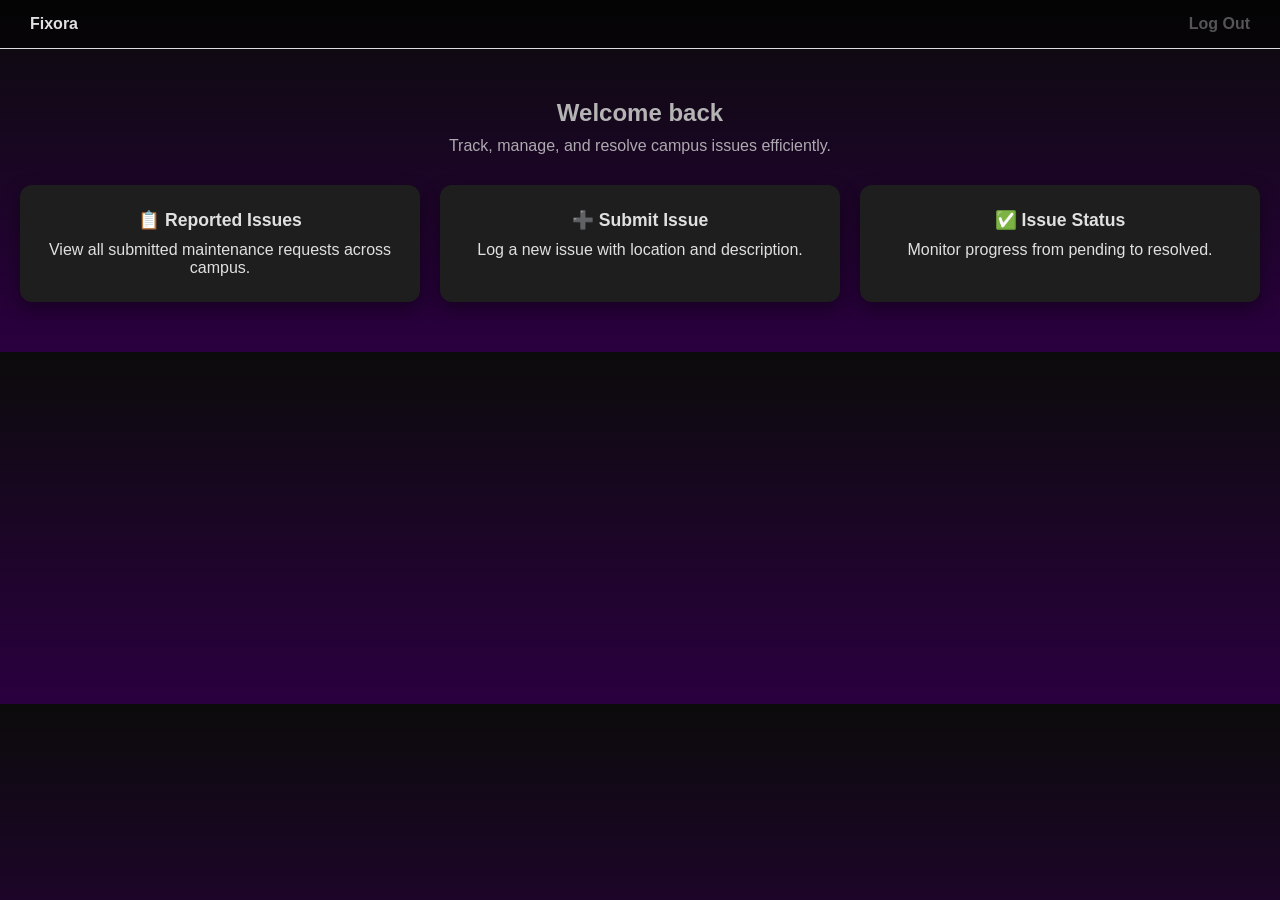
==== dashboard.html @ 2e100384 "Add files via upload" ====
<!DOCTYPE html>
<html lang="en">
<head>
  <meta charset="UTF-8">
  <title>Fixora | Dashboard</title>
  <link rel="stylesheet" href="style.css">
</head>
<body>

  <!-- Top Navigation -->
  <nav class="navbar">
    <span>Fixora</span>
    <a href="index.html">Log Out</a>
  </nav>

  <!-- Dashboard Main -->
  <main class="dashboard">
    <h2>Welcome back</h2>
    <p class="subtitle">
      Track, manage, and resolve campus issues efficiently.
    </p>

    <!-- Dashboard Cards -->
    <div class="cards">
      <div class="card">
        <h3>📋 Reported Issues</h3>
        <p>View all submitted maintenance requests across campus.</p>
      </div>

      <div class="card">
        <h3>➕ Submit Issue</h3>
        <p>Log a new issue with location and description.</p>
      </div>

      <div class="card">
        <h3>✅ Issue Status</h3>
        <p>Monitor progress from pending to resolved.</p>
      </div>
    </div>
  </main>

</body>
</html>
---- style.css ----
* {
  margin: 0;
  padding: 0;
  box-sizing: border-box;
  font-family: Arial, sans-serif;
}

/* Base Colors */
body {
  background: linear-gradient(180deg, #0b0b0b, #2a003f);
  color: #e0e0e0;
}

/* Logo */
.logo {
  width: 120px;
  margin-bottom: 20px;
}

/* Hero */
.hero {
  background: linear-gradient(135deg, #0f0f0f, #4b0082);
  color: #eaeaea;
  text-align: center;
  padding: 80px 20px;
}

.hero h1 {
  font-size: 3rem;
  letter-spacing: 1px;
}

.hero p {
  margin: 15px 0;
  font-size: 1.1rem;
  color: #d0d0d0;
}

.hero-buttons {
  margin-top: 25px;
}

/* Buttons */
.cta {
  display: inline-block;
  padding: 12px 25px;
  border-radius: 25px;
  text-decoration: none;
  font-weight: bold;
  transition: 0.3s ease;
  margin: 0 8px;
}

.cta.primary {
  background: #666;
  color: white;
}

.cta.primary:hover {
  background: #555;
}

.cta.secondary {
  background: transparent;
  color: #eaeaea;
  border: 2px solid #eaeaea;
}

.cta.secondary:hover {
  background: rgba(255,255,255,0.1);
}

/* Sections */
section {
  padding: 60px 20px;
  text-align: center;
  background: rgba(255, 255, 255, 0.04);
  backdrop-filter: blur(4px);
}

.features {
  background: rgba(255, 255, 255, 0.06);
}

.about {
  background: rgba(0, 0, 0, 0.25);
}

.contact {
  background: rgba(255, 255, 255, 0.05);
}

/* Cards */
.cards {
  display: grid;
  grid-template-columns: repeat(auto-fit, minmax(220px, 1fr));
  gap: 20px;
  margin-top: 30px;
}

.card {
  background: #1e1e1e;
  color: #e0e0e0;
  padding: 25px;
  border-radius: 12px;
  box-shadow: 0 6px 18px rgba(0,0,0,0.4);
}

/* Contact */
.contact {
  background: #2f0b65;
}

/* Footer */
footer {
  background: #111;
  color: #888;
  padding: 18px;
  text-align: center;
  font-size: 0.9rem;
}

/* Login Page */
.login-body {
  min-height: 100vh;
  background: linear-gradient(135deg, #0f0f0f, #4b0082);
  display: flex;
  justify-content: center;
  align-items: center;
}

.login-card {
  background: #f7f7f7;
  padding: 40px;
  width: 320px;
  border-radius: 16px;
  text-align: center;
  box-shadow: 0 12px 30px rgba(0,0,0,0.25);
}

.login-card h1 {
  color: #333;
}

.login-card p {
  color: #666;
  margin-bottom: 20px;
}

.login-card input {
  width: 100%;
  padding: 12px;
  margin: 8px 0;
  border-radius: 8px;
  border: 1px solid #ccc;
  background: #fafafa;
}

.login-card button {
  width: 100%;
  padding: 12px;
  margin-top: 12px;
  border: none;
  border-radius: 25px;
  background: #666;
  color: white;
  font-weight: bold;
  cursor: pointer;
}

.login-card button:hover {
  background: #555;
}

.alt-login {
  margin-top: 20px;
}

.alt {
  width: 100%;
  margin-top: 8px;
  background: #dedede;
  color: #333;
}

/* Navbar */
.navbar {
  padding: 15px 30px;
  background: rgba(0,0,0,0.6);
  color: #e0e0e0;
  display: flex;
  justify-content: space-between;
  align-items: center;
  font-weight: bold;
  border-bottom: 1px solid #ddd;
}

.navbar a {
  text-decoration: none;
  color: #555;
}

/* Dashboard */
.dashboard {
  padding: 50px 20px;
  text-align: center;
}

.dashboard h2 {
  color: #b4b4b4;
}

.subtitle {
  margin-top: 10px;
  opacity: 0.75;
}

.card h3 {
  margin-bottom: 10px;
  font-size: 1.1rem;
}
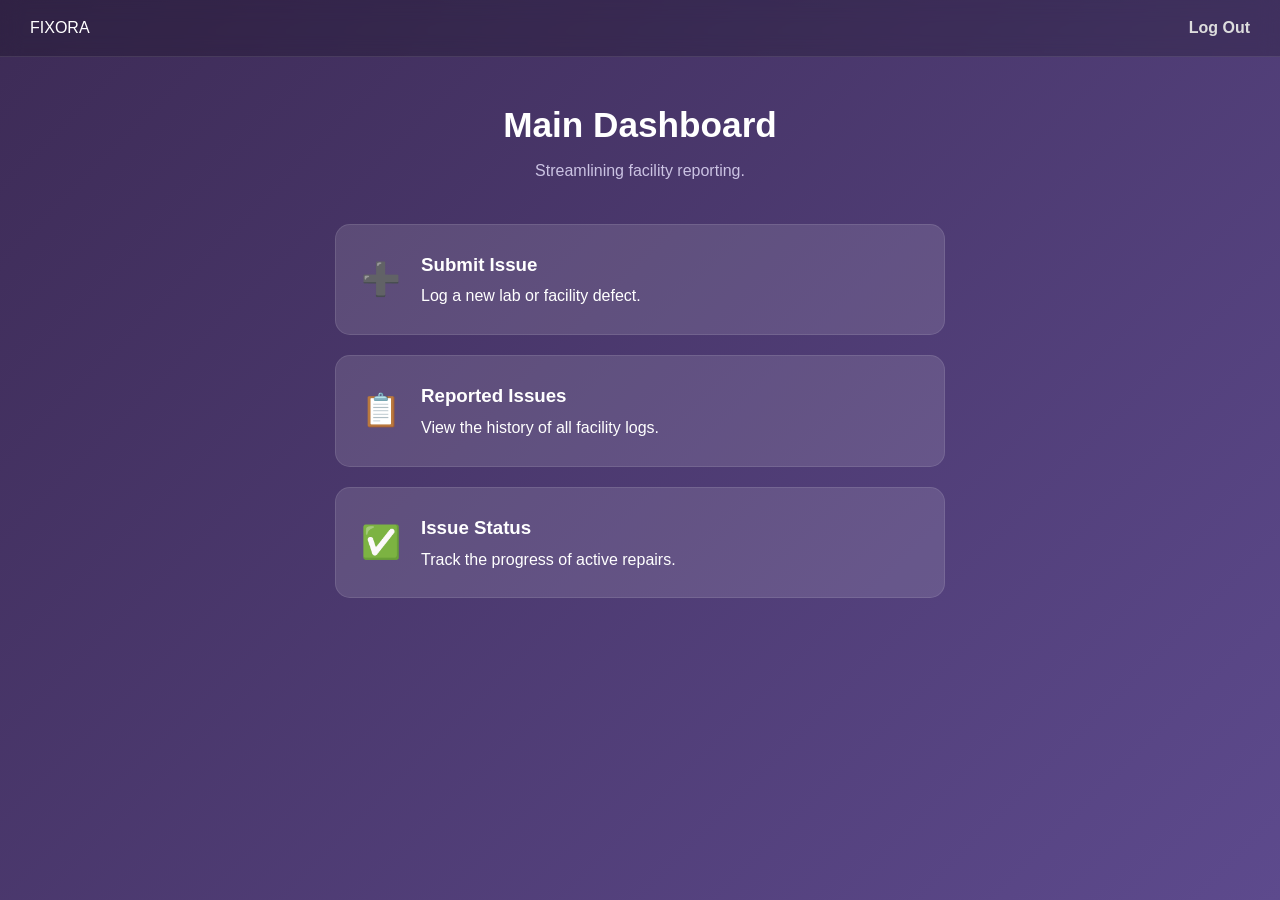
==== commit efa30aed: "Add files via upload" ====
--- a/dashboard.html
+++ b/dashboard.html
@@ -2,42 +2,51 @@
 <html lang="en">
 <head>
   <meta charset="UTF-8">
+  <meta name="viewport" content="width=device-width, initial-scale=1.0">
   <title>Fixora | Dashboard</title>
   <link rel="stylesheet" href="style.css">
 </head>
 <body>
-
-  <!-- Top Navigation -->
   <nav class="navbar">
-    <span>Fixora</span>
+    <span>FIXORA</span>
     <a href="index.html">Log Out</a>
   </nav>
 
-  <!-- Dashboard Main -->
   <main class="dashboard">
-    <h2>Welcome back</h2>
-    <p class="subtitle">
-      Track, manage, and resolve campus issues efficiently.
-    </p>
+    <h2>Main Dashboard</h2>
+    <p class="subtitle">Streamlining facility reporting.</p>
 
-    <!-- Dashboard Cards -->
-    <div class="cards">
-      <div class="card">
-        <h3>📋 Reported Issues</h3>
-        <p>View all submitted maintenance requests across campus.</p>
-      </div>
+    <div class="cards-vertical">
+      <a href="submit-issue.html" class="card-link">
+        <div class="card">
+          <span style="font-size: 2rem;">➕</span>
+          <div>
+            <h3>Submit Issue</h3>
+            <p>Log a new lab or facility defect.</p>
+          </div>
+        </div>
+      </a>
 
-      <div class="card">
-        <h3>➕ Submit Issue</h3>
-        <p>Log a new issue with location and description.</p>
-      </div>
+      <a href="reported-issues.html" class="card-link">
+        <div class="card">
+          <span style="font-size: 2rem;">📋</span>
+          <div>
+            <h3>Reported Issues</h3>
+            <p>View the history of all facility logs.</p>
+          </div>
+        </div>
+      </a>
 
-      <div class="card">
-        <h3>✅ Issue Status</h3>
-        <p>Monitor progress from pending to resolved.</p>
-      </div>
+      <a href="issues-status.html" class="card-link">
+        <div class="card">
+          <span style="font-size: 2rem;">✅</span>
+          <div>
+            <h3>Issue Status</h3>
+            <p>Track the progress of active repairs.</p>
+          </div>
+        </div>
+      </a>
     </div>
   </main>
-
 </body>
 </html>
--- a/style.css
+++ b/style.css
@@ -2,220 +2,167 @@
   margin: 0;
   padding: 0;
   box-sizing: border-box;
-  font-family: Arial, sans-serif;
+  font-family: 'Segoe UI', Tahoma, Geneva, Verdana, sans-serif;
 }
 
-/* Base Colors */
+/* Midnight Lavender Theme */
 body {
-  background: linear-gradient(180deg, #0b0b0b, #2a003f);
-  color: #e0e0e0;
+  background: linear-gradient(135deg, #3d2b56, #5d4a8d);
+  color: #ffffff;
+  min-height: 100vh;
+  line-height: 1.6;
 }
 
-/* Logo */
-.logo {
-  width: 120px;
-  margin-bottom: 20px;
+/* Navbar */
+.navbar {
+  padding: 15px 30px;
+  background: rgba(0, 0, 0, 0.2);
+  backdrop-filter: blur(10px);
+  display: flex;
+  justify-content: space-between;
+  align-items: center;
+  border-bottom: 1px solid rgba(255, 255, 255, 0.1);
 }
 
-/* Hero */
-.hero {
-  background: linear-gradient(135deg, #0f0f0f, #4b0082);
-  color: #eaeaea;
-  text-align: center;
-  padding: 80px 20px;
+.navbar a {
+  text-decoration: none;
+  color: #ddd;
+  font-weight: bold;
 }
 
-.hero h1 {
-  font-size: 3rem;
-  letter-spacing: 1px;
+/* Vertical Dashboard */
+.dashboard {
+  padding: 40px 20px;
+  max-width: 650px;
+  margin: 0 auto;
 }
 
-.hero p {
-  margin: 15px 0;
-  font-size: 1.1rem;
-  color: #d0d0d0;
+.dashboard h2 {
+  font-size: 2.2rem;
+  margin-bottom: 5px;
+  text-align: center;
 }
 
-.hero-buttons {
-  margin-top: 25px;
+.subtitle {
+  text-align: center;
+  margin-bottom: 40px;
+  color: #cbc3e3;
 }
 
-/* Buttons */
-.cta {
-  display: inline-block;
-  padding: 12px 25px;
-  border-radius: 25px;
-  text-decoration: none;
-  font-weight: bold;
-  transition: 0.3s ease;
-  margin: 0 8px;
+.cards-vertical {
+  display: flex;
+  flex-direction: column;
+  gap: 20px;
 }
 
-.cta.primary {
-  background: #666;
-  color: white;
-}
-
-.cta.primary:hover {
-  background: #555;
-}
-
-.cta.secondary {
-  background: transparent;
-  color: #eaeaea;
-  border: 2px solid #eaeaea;
-}
-
-.cta.secondary:hover {
-  background: rgba(255,255,255,0.1);
-}
-
-/* Sections */
-section {
-  padding: 60px 20px;
-  text-align: center;
-  background: rgba(255, 255, 255, 0.04);
-  backdrop-filter: blur(4px);
-}
-
-.features {
-  background: rgba(255, 255, 255, 0.06);
-}
-
-.about {
-  background: rgba(0, 0, 0, 0.25);
-}
-
-.contact {
-  background: rgba(255, 255, 255, 0.05);
-}
-
-/* Cards */
-.cards {
-  display: grid;
-  grid-template-columns: repeat(auto-fit, minmax(220px, 1fr));
-  gap: 20px;
-  margin-top: 30px;
+.card-link {
+  text-decoration: none;
+  color: inherit;
 }
 
 .card {
-  background: #1e1e1e;
-  color: #e0e0e0;
+  background: rgba(255, 255, 255, 0.12);
+  border: 1px solid rgba(255, 255, 255, 0.1);
   padding: 25px;
-  border-radius: 12px;
-  box-shadow: 0 6px 18px rgba(0,0,0,0.4);
+  border-radius: 15px;
+  display: flex;
+  align-items: center;
+  gap: 20px;
+  transition: transform 0.2s, background 0.2s;
 }
 
-/* Contact */
-.contact {
-  background: #2f0b65;
+.card:hover {
+  transform: translateX(8px);
+  background: rgba(255, 255, 255, 0.18);
+  border-color: #a29bfe;
 }
 
-/* Footer */
-footer {
-  background: #111;
-  color: #888;
-  padding: 18px;
-  text-align: center;
-  font-size: 0.9rem;
+.card h3 {
+  margin-bottom: 4px;
+  color: #fff;
 }
 
-/* Login Page */
+/* Centered White Form Card */
 .login-body {
-  min-height: 100vh;
-  background: linear-gradient(135deg, #0f0f0f, #4b0082);
   display: flex;
   justify-content: center;
   align-items: center;
+  min-height: 100vh;
 }
 
 .login-card {
-  background: #f7f7f7;
+  background: #ffffff;
   padding: 40px;
-  width: 320px;
-  border-radius: 16px;
+  width: 90%;
+  max-width: 400px;
+  border-radius: 20px;
+  box-shadow: 0 10px 30px rgba(0,0,0,0.3);
   text-align: center;
-  box-shadow: 0 12px 30px rgba(0,0,0,0.25);
-}
-
-.login-card h1 {
   color: #333;
 }
 
-.login-card p {
-  color: #666;
-  margin-bottom: 20px;
+.form-left {
+  text-align: left;
+  margin-top: 20px;
 }
 
-.login-card input {
+.form-left label {
+  display: block;
+  font-weight: bold;
+  margin-top: 15px;
+  color: #5d4a8d;
+}
+
+.form-left input, 
+.form-left textarea {
   width: 100%;
+  display: block;
+  box-sizing: border-box;
   padding: 12px;
   margin: 8px 0;
   border-radius: 8px;
   border: 1px solid #ccc;
   background: #fafafa;
+  font-size: 1rem;
 }
 
-.login-card button {
+.form-left textarea {
+  resize: none;
+}
+
+.form-left button {
   width: 100%;
-  padding: 12px;
-  margin-top: 12px;
+  padding: 15px;
+  margin-top: 20px;
   border: none;
   border-radius: 25px;
-  background: #666;
+  background: #6c5ce7;
   color: white;
   font-weight: bold;
   cursor: pointer;
+  transition: 0.3s;
 }
 
-.login-card button:hover {
-  background: #555;
+.form-left button:hover {
+  background: #5b49cf;
 }
 
-.alt-login {
-  margin-top: 20px;
+/* Items & Badges */
+.issue-item {
+  background: rgba(255, 255, 255, 0.08);
+  padding: 20px;
+  border-radius: 12px;
+  margin-bottom: 15px;
+  border-left: 5px solid #a29bfe;
+  text-align: left;
 }
 
-.alt {
-  width: 100%;
-  margin-top: 8px;
-  background: #dedede;
-  color: #333;
-}
-
-/* Navbar */
-.navbar {
-  padding: 15px 30px;
-  background: rgba(0,0,0,0.6);
-  color: #e0e0e0;
-  display: flex;
-  justify-content: space-between;
-  align-items: center;
+.status-badge {
+  display: inline-block;
+  padding: 4px 12px;
+  border-radius: 20px;
+  font-size: 0.8rem;
   font-weight: bold;
-  border-bottom: 1px solid #ddd;
-}
-
-.navbar a {
-  text-decoration: none;
-  color: #555;
-}
-
-/* Dashboard */
-.dashboard {
-  padding: 50px 20px;
-  text-align: center;
-}
-
-.dashboard h2 {
-  color: #b4b4b4;
-}
-
-.subtitle {
   margin-top: 10px;
-  opacity: 0.75;
-}
-
-.card h3 {
-  margin-bottom: 10px;
-  font-size: 1.1rem;
+  background: #f39c12;
 }
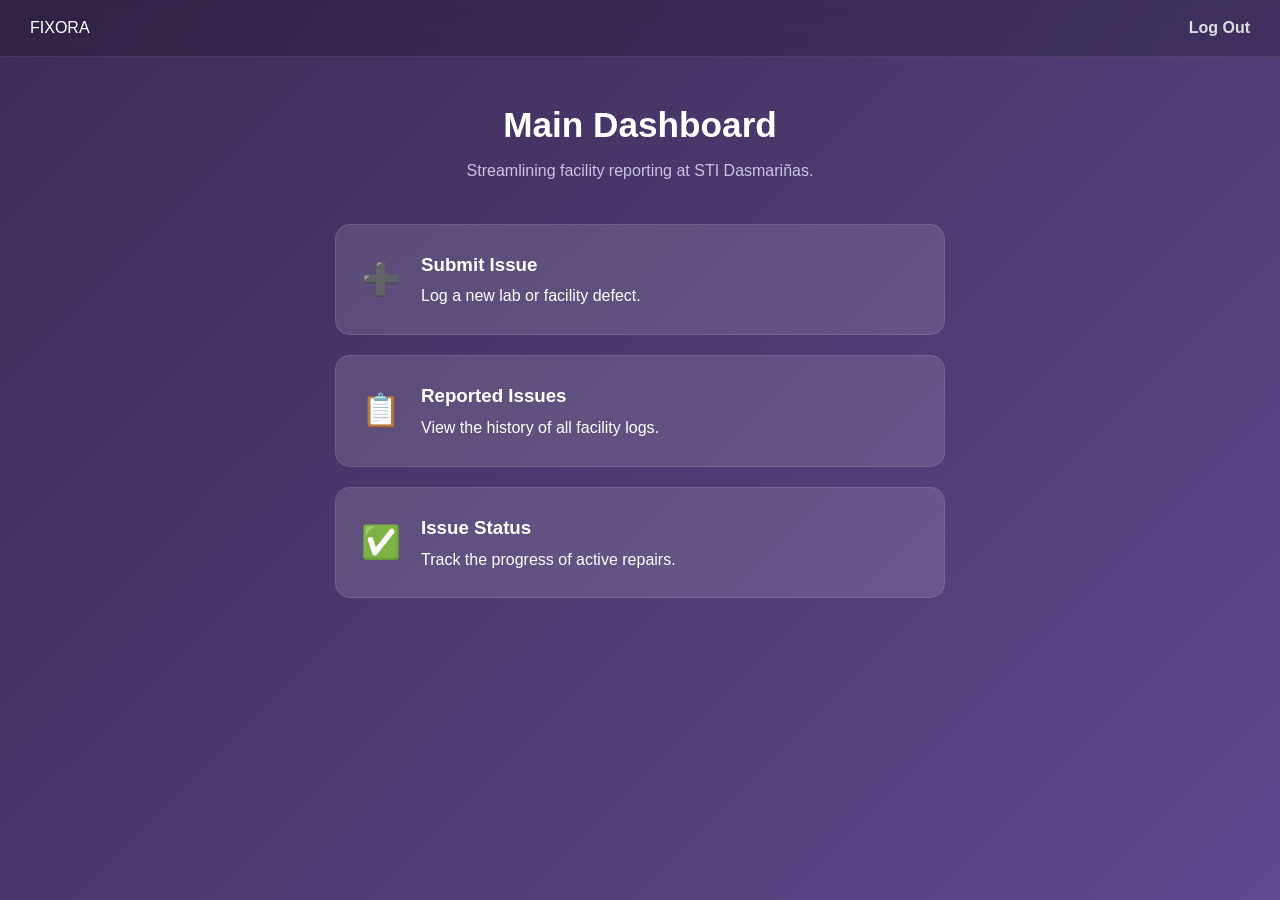
==== commit cce77d21: "Add files via upload" ====
--- a/dashboard.html
+++ b/dashboard.html
@@ -14,7 +14,7 @@
 
   <main class="dashboard">
     <h2>Main Dashboard</h2>
-    <p class="subtitle">Streamlining facility reporting.</p>
+    <p class="subtitle">Streamlining facility reporting at STI Dasmariñas.</p>
 
     <div class="cards-vertical">
       <a href="submit-issue.html" class="card-link">
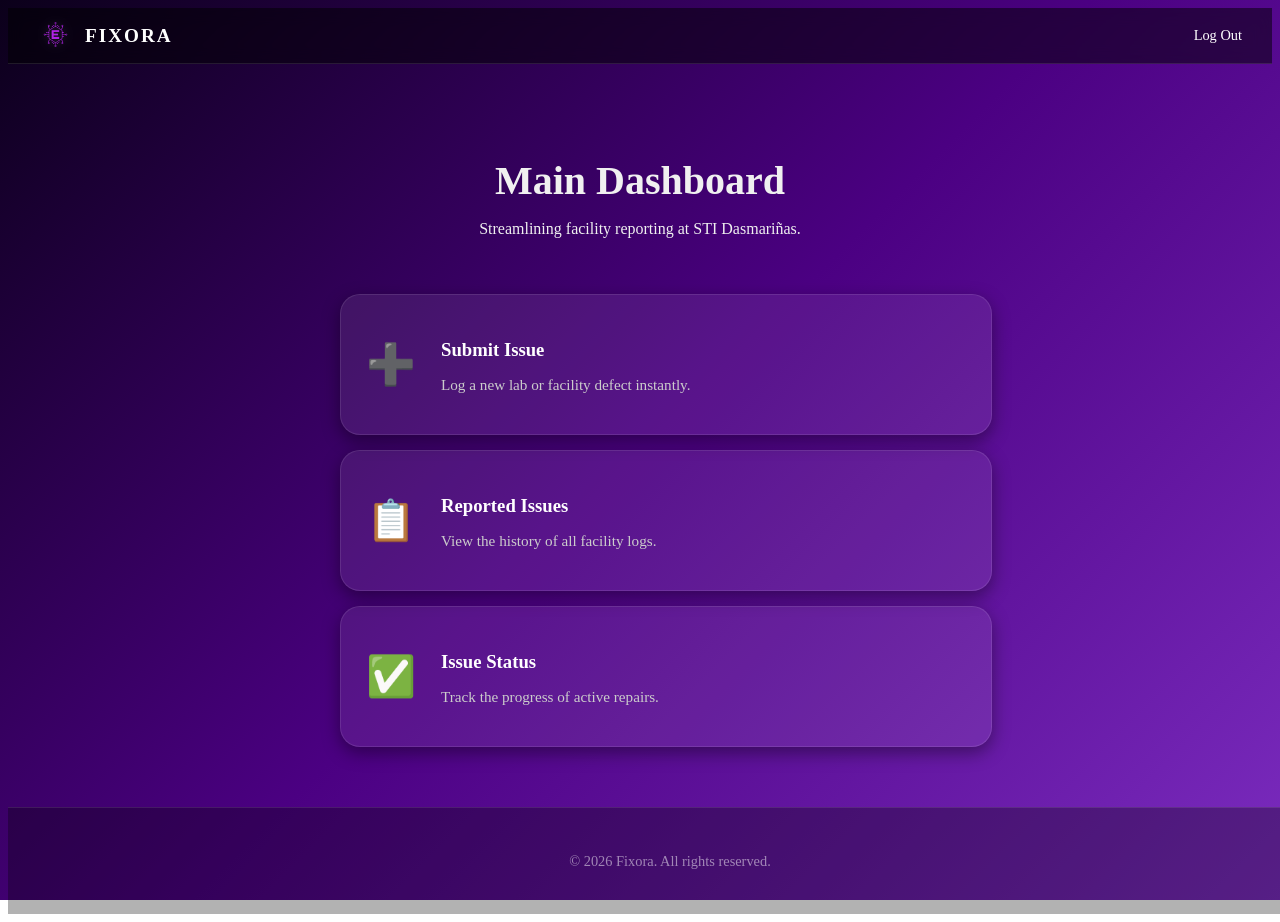
==== commit 67d2a909: "Add files via upload" ====
--- a/dashboard.html
+++ b/dashboard.html
@@ -1,36 +1,41 @@
 <!DOCTYPE html>
 <html lang="en">
 <head>
+  <meta name="viewport" content="width=device-width, initial-scale=1.0">
   <meta charset="UTF-8">
-  <meta name="viewport" content="width=device-width, initial-scale=1.0">
   <title>Fixora | Dashboard</title>
   <link rel="stylesheet" href="style.css">
 </head>
-<body>
+<body class="dashboard-page"> 
   <nav class="navbar">
+  <div class="nav-brand">
+    <img src="logo.png" alt="Fixora Logo" class="nav-logo">
     <span>FIXORA</span>
-    <a href="index.html">Log Out</a>
-  </nav>
+  </div>
+  <a href="#" onclick="logout()">Log Out</a>
+</nav>
 
   <main class="dashboard">
-    <h2>Main Dashboard</h2>
-    <p class="subtitle">Streamlining facility reporting at STI Dasmariñas.</p>
+    <div class="dashboard-header">
+      <h2>Main Dashboard</h2>
+      <p class="subtitle">Streamlining facility reporting at STI Dasmariñas.</p>
+    </div>
 
-    <div class="cards-vertical">
+    <div class="dashboard-vertical">
       <a href="submit-issue.html" class="card-link">
-        <div class="card">
-          <span style="font-size: 2rem;">➕</span>
-          <div>
+        <div class="card vertical-row">
+          <span class="icon">➕</span>
+          <div class="card-content">
             <h3>Submit Issue</h3>
-            <p>Log a new lab or facility defect.</p>
+            <p>Log a new lab or facility defect instantly.</p>
           </div>
         </div>
       </a>
 
       <a href="reported-issues.html" class="card-link">
-        <div class="card">
-          <span style="font-size: 2rem;">📋</span>
-          <div>
+        <div class="card vertical-row">
+          <span class="icon">📋</span>
+          <div class="card-content">
             <h3>Reported Issues</h3>
             <p>View the history of all facility logs.</p>
           </div>
@@ -38,9 +43,9 @@
       </a>
 
       <a href="issues-status.html" class="card-link">
-        <div class="card">
-          <span style="font-size: 2rem;">✅</span>
-          <div>
+        <div class="card vertical-row">
+          <span class="icon">✅</span>
+          <div class="card-content">
             <h3>Issue Status</h3>
             <p>Track the progress of active repairs.</p>
           </div>
@@ -48,5 +53,23 @@
       </a>
     </div>
   </main>
+
+  <footer class="site-footer">
+    <p>© 2026 Fixora. All rights reserved.</p>
+  </footer>
+
+  <script>
+  function logout() {
+    // This removes ONLY the reported issues data
+    localStorage.removeItem('fixora_data'); 
+    
+    // Optional: If you want to clear EVERYTHING (including login status)
+    localStorage.clear(); 
+
+    // Redirect to the login/index page
+    window.location.href = "index.html";
+  }
+  </script>
+
 </body>
 </html>
--- a/style.css
+++ b/style.css
@@ -1,23 +1,119 @@
-* {
-  margin: 0;
-  padding: 0;
-  box-sizing: border-box;
-  font-family: 'Segoe UI', Tahoma, Geneva, Verdana, sans-serif;
-}
-
-/* Midnight Lavender Theme */
+/* Ensure the body can grow and doesn't trap the footer */
+html, body {
+  height: auto;
+  min-height: 100%;
+  display: flex;
+  flex-direction: column;
+}
+
+/* Dashboard Centering Fix */
+.dashboard {
+  flex: 1; /* Pushes footer to the bottom if content is short */
+  text-align: center; /* Centers the H2 and Subtitle */
+  padding: 60px 20px;
+  display: flex;
+  flex-direction: column;
+  align-items: center;
+}
+
+.dashboard-header {
+  margin-bottom: 40px;
+}
+
+.dashboard h2 {
+  font-size: 2.5rem;
+  margin-bottom: 10px;
+}
+
+/* Brighter Purple Background */
 body {
-  background: linear-gradient(135deg, #3d2b56, #5d4a8d);
-  color: #ffffff;
-  min-height: 100vh;
-  line-height: 1.6;
-}
-
-/* Navbar */
+  /* Rich 3-stop gradient */
+  background: linear-gradient(135deg, #0b001a 0%, #4b0082 50%, #7b2cbf 100%);
+  background-attachment: fixed; /* CRITICAL: Prevents the background from stretching/breaking */
+  color: #f0f0f0;
+}
+
+/* Footer Fix: Ensures it is part of the scroll, not fixed */
+.site-footer {
+  background: rgba(0, 0, 0, 0.3);
+  color: rgba(255, 255, 255, 0.5);
+  padding: 30px;
+  text-align: center;
+  width: 100%;
+  margin-top: auto; /* Keeps it at the bottom of the page content */
+  border-top: 1px solid rgba(255, 255, 255, 0.1);
+}
+
+/* Vertical Button Adjustments */
+.dashboard-vertical {
+  width: 100%;
+  max-width: 600px;
+  display: flex;
+  flex-direction: column;
+  gap: 15px;
+}
+
+/* Ensure the card container handles the layout properly */
+.card.vertical-row {
+  display: flex;
+  align-items: center;   /* Vertical centering of emoji and text */
+  text-align: left;
+  padding: 25px;
+  background: rgba(255, 255, 255, 0.08);
+  border-radius: 20px;
+  border: 1px solid rgba(255, 255, 255, 0.1);
+  transition: 0.3s ease;
+  width: 100%;           /* Fill the container */
+}
+
+.card.vertical-row:hover {
+  transform: scale(1.02);
+  background: rgba(255, 255, 255, 0.15);
+  border-color: #bb86fc; /* Accent highlight */
+}
+
+/* Remove that pesky blue link styling again just in case */
+.card-link {
+  text-decoration: none !important;
+  color: inherit;
+  display: block;
+}
+
+/* Optional: Ensure the text doesn't turn purple/blue after being clicked */
+.card-link:visited {
+  color: inherit;
+}
+
+/* Prevent emoji squishing and fix size */
+.icon {
+  font-size: 2.5rem;      /* Make it large */
+  margin-right: 25px;    /* Space between emoji and text */
+  flex-shrink: 0;        /* CRITICAL: Prevents the emoji from compressing */
+  min-width: 50px;       /* Ensures consistent alignment */
+  text-align: center;    /* Keeps emoji centered in its space */
+  line-height: 1;        /* Prevents weird vertical spacing */
+}
+
+/* The text container */
+.card-content {
+  flex: 1;               /* Takes up the remaining space after the emoji */
+}
+
+.card-content h3 {
+  margin-bottom: 5px;
+  color: #fff;
+}
+
+.card-content p {
+  color: #ccc;
+  font-size: 0.95rem;
+}
+
+/* Existing Navbar and Logo styles maintained for consistency */
 .navbar {
   padding: 15px 30px;
-  background: rgba(0, 0, 0, 0.2);
-  backdrop-filter: blur(10px);
+  background: rgba(0, 0, 0, 0.5);
+  backdrop-filter: blur(8px);
   display: flex;
   justify-content: space-between;
   align-items: center;
@@ -26,143 +122,424 @@
 
 .navbar a {
   text-decoration: none;
-  color: #ddd;
+  color: #fff; /* Fixed: was dark grey */
+  font-size: 0.9rem;
+  transition: opacity 0.3s;
+}
+
+.navbar a:hover {
+  opacity: 0.7;
+}
+
+/* Navbar Branding Layout */
+.nav-brand {
+  display: flex;
+  align-items: center;
+  gap: 12px; /* Space between logo and text */
+}
+
+.nav-logo {
+  height: 35px; /* Adjust height to match navbar scale */
+  width: auto;
+  filter: drop-shadow(0 0 5px rgba(255, 255, 255, 0.2));
+}
+
+.navbar span {
+  font-size: 1.2rem;
+  letter-spacing: 2px;
   font-weight: bold;
-}
-
-/* Vertical Dashboard */
-.dashboard {
-  padding: 40px 20px;
-  max-width: 650px;
+  color: #fff;
+}
+
+/* Ensure the navbar itself stays balanced */
+.navbar {
+  padding: 10px 30px;
+  background: rgba(0, 0, 0, 0.5);
+  backdrop-filter: blur(8px);
+  display: flex;
+  justify-content: space-between;
+  align-items: center;
+  border-bottom: 1px solid rgba(255, 255, 255, 0.1);
+}
+
+/* 3. Hero Section */
+.hero {
+  background: transparent; /* Let the body gradient shine through */
+  color: #eaeaea;
+  text-align: center;
+  padding: 100px 20px 80px; /* Added a bit more top padding for breathing room */
+}
+
+.logo {
+  width: 120px;
+  margin-bottom: 20px;
+}
+
+.hero h1 {
+  font-size: 3rem;
+  letter-spacing: 1px;
+}
+
+.hero p {
+  margin: 15px 0;
+  font-size: 1.1rem;
+  color: #d0d0d0;
+}
+
+/* 4. Buttons */
+.cta {
+  display: inline-block;
+  padding: 14px 30px; /* Made slightly larger for a better click target */
+  border-radius: 30px;
+  text-decoration: none;
+  font-weight: bold;
+  transition: all 0.3s ease;
+  margin: 8px;
+  
+  /* Primary Button Styling (Applied by default) */
+  background: #ffffff;
+  color: #1a0033; /* Deep purple text to tie into the theme */
+  box-shadow: 0 4px 15px rgba(255, 255, 255, 0.15); /* Soft white glow */
+  border: 2px solid transparent;
+}
+
+.cta:hover {
+  background: #bb86fc; /* Electric purple hover state */
+  color: #ffffff;
+  transform: translateY(-2px);
+  box-shadow: 0 6px 20px rgba(187, 134, 252, 0.4); /* Purple glow on hover */
+}
+
+/* Secondary Button Styling (Request a Demo) */
+.cta.secondary {
+  background: transparent;
+  color: #ffffff;
+  border: 2px solid rgba(255, 255, 255, 0.4); /* Slightly muted white border */
+  box-shadow: none;
+}
+
+.cta.secondary:hover {
+  background: rgba(255, 255, 255, 0.1); /* Frosted glass hover effect */
+  border-color: #ffffff;
+  color: #ffffff;
+  transform: translateY(-2px);
+}
+
+/* 5. Video Preview Section (The Split Layout) */
+.split-section {
+  padding: 80px 10%;
+  background: transparent;
+}
+
+.split-container {
+  display: flex;
+  justify-content: space-between;
+  align-items: center;
+  max-width: 1200px;
   margin: 0 auto;
-}
-
-.dashboard h2 {
+  gap: 60px;
+}
+
+.text-column {
+  flex: 1;
+  display: flex;
+  flex-direction: column;
+  gap: 30px;
+}
+
+.transparent-block {
+  background: transparent;
+  color: #ffffff;
+  text-align: left;
+}
+
+.transparent-block h2 {
   font-size: 2.2rem;
-  margin-bottom: 5px;
+  margin-bottom: 12px;
+}
+
+.transparent-block p {
+  font-size: 1.15rem;
+  line-height: 1.7;
+  color: #cccccc;
+}
+
+.video-column {
+  flex: 0 0 550px;
+}
+
+.video-frame {
+  background: #000000;
+  border-radius: 25px;
+  padding: 8px;
+  box-shadow: 0 15px 40px rgba(0, 0, 0, 0.5);
+  overflow: hidden;
+  border: 1px solid rgba(255, 255, 255, 0.1);
+}
+
+.video-frame video {
+  width: 100%;
+  border-radius: 18px;
+  display: block;
+}
+
+/* 6. Features & Cards */
+section {
+  padding: 80px 20px;
   text-align: center;
-}
-
-.subtitle {
-  text-align: center;
-  margin-bottom: 40px;
-  color: #cbc3e3;
-}
-
-.cards-vertical {
-  display: flex;
-  flex-direction: column;
+  /* Removed the default background here so it doesn't block the gradient */
+}
+
+.features { 
+  background: transparent; 
+}
+
+.about { 
+  /* Subtle glassmorphism band */
+  background: rgba(255, 255, 255, 0.03); 
+  backdrop-filter: blur(10px);
+  border-top: 1px solid rgba(255, 255, 255, 0.05);
+  border-bottom: 1px solid rgba(255, 255, 255, 0.05);
+}
+
+.contact { 
+  background: transparent; 
+}
+
+.cards {
+  display: grid;
+  grid-template-columns: repeat(auto-fit, minmax(200px, 1fr));
   gap: 20px;
-}
-
-.card-link {
-  text-decoration: none;
-  color: inherit;
+  margin-top: 30px;
 }
 
 .card {
-  background: rgba(255, 255, 255, 0.12);
-  border: 1px solid rgba(255, 255, 255, 0.1);
+  background: #1e1e1e;
+  color: #e0e0e0;
   padding: 25px;
-  border-radius: 15px;
-  display: flex;
-  align-items: center;
-  gap: 20px;
-  transition: transform 0.2s, background 0.2s;
-}
-
-.card:hover {
-  transform: translateX(8px);
-  background: rgba(255, 255, 255, 0.18);
-  border-color: #a29bfe;
-}
-
-.card h3 {
-  margin-bottom: 4px;
-  color: #fff;
-}
-
-/* Centered White Form Card */
+  border-radius: 12px;
+  box-shadow: 0 6px 18px rgba(0,0,0,0.4);
+}
+
+/* 7. Login Page (Glassmorphism Fix) */
 .login-body {
+  min-height: 100vh;
+  background: linear-gradient(135deg, #0f0f0f, #4b0082);
   display: flex;
   justify-content: center;
   align-items: center;
-  min-height: 100vh;
 }
 
 .login-card {
-  background: #ffffff;
+  background: rgba(255, 255, 255, 0.05); /* Fixed: Was solid white */
+  backdrop-filter: blur(10px);
   padding: 40px;
-  width: 90%;
-  max-width: 400px;
-  border-radius: 20px;
-  box-shadow: 0 10px 30px rgba(0,0,0,0.3);
+  width: 320px;
+  border-radius: 16px;
   text-align: center;
-  color: #333;
-}
-
-.form-left {
-  text-align: left;
-  margin-top: 20px;
-}
-
-.form-left label {
-  display: block;
-  font-weight: bold;
-  margin-top: 15px;
-  color: #5d4a8d;
-}
-
-.form-left input, 
-.form-left textarea {
+  border: 1px solid rgba(255, 255, 255, 0.1);
+  box-shadow: 0 12px 30px rgba(0,0,0,0.25);
+}
+
+.login-card h1 { color: #fff; }
+.login-card p { color: #ccc; margin-bottom: 20px; }
+
+.login-card input {
   width: 100%;
-  display: block;
-  box-sizing: border-box;
   padding: 12px;
   margin: 8px 0;
   border-radius: 8px;
-  border: 1px solid #ccc;
-  background: #fafafa;
-  font-size: 1rem;
-}
-
-.form-left textarea {
-  resize: none;
-}
-
-.form-left button {
+  border: 1px solid rgba(255, 255, 255, 0.2);
+  background: rgba(0, 0, 0, 0.3);
+  color: #fff;
+}
+
+.login-card button {
   width: 100%;
-  padding: 15px;
-  margin-top: 20px;
+  padding: 12px;
+  margin-top: 12px;
   border: none;
   border-radius: 25px;
-  background: #6c5ce7;
-  color: white;
+  background: #eee;
+  color: #000;
   font-weight: bold;
   cursor: pointer;
-  transition: 0.3s;
-}
-
-.form-left button:hover {
-  background: #5b49cf;
-}
-
-/* Items & Badges */
-.issue-item {
-  background: rgba(255, 255, 255, 0.08);
-  padding: 20px;
-  border-radius: 12px;
-  margin-bottom: 15px;
-  border-left: 5px solid #a29bfe;
-  text-align: left;
+}
+
+.alt-login { margin-top: 20px; }
+
+.alt {
+  width: 100%;
+  margin-top: 8px;
+  background: rgba(255, 255, 255, 0.1);
+  color: #fff;
+  border: 1px solid rgba(255, 255, 255, 0.2);
+  padding: 10px;
+  border-radius: 25px;
+  cursor: pointer;
+}
+
+/* 8. Footer */
+footer {
+  background: #111;
+  color: #888;
+  padding: 18px;
+  text-align: center;
+  font-size: 0.9rem;
+}
+
+/* 9. Mobile Layout */
+@media (max-width: 850px) {
+  .split-container {
+    flex-direction: column;
+    text-align: center;
+    gap: 40px;
+  }
+
+  .text-column, .transparent-block { text-align: center; }
+
+  .video-column {
+    flex: 0 0 auto;
+    width: 100%;
+    max-width: 450px;
+  }
+  
+  .navbar { flex-direction: column; gap: 10px; }
+}
+
+/* Specific styling for the Report Form Card */
+.report-card {
+    width: 100% !important;
+    max-width: 500px !important; /* Wider than the login card */
+    padding: 40px;
+}
+
+/* Style for Textarea to match your inputs */
+textarea {
+    width: 100%;
+    padding: 12px;
+    margin: 8px 0;
+    border-radius: 8px;
+    border: 1px solid rgba(255, 255, 255, 0.2);
+    background: rgba(0, 0, 0, 0.3);
+    color: #fff;
+    font-family: inherit;
+    resize: none; /* Keeps the UI clean */
+}
+
+/* The Submit Button */
+.submit-btn {
+    width: 100%;
+    padding: 14px;
+    margin-top: 20px;
+    border: none;
+    border-radius: 25px;
+    background: #fff;
+    color: #1a0033;
+    font-weight: bold;
+    font-size: 1rem;
+    cursor: pointer;
+    transition: 0.3s;
+}
+
+.submit-btn:hover {
+    background: #bb86fc;
+    color: #fff;
+    transform: translateY(-2px);
+}
+
+/* Back Link Styling */
+.back-link {
+    text-decoration: none;
+    color: #ccc;
+    font-size: 0.9rem;
+    transition: 0.3s;
+}
+
+.back-link:hover {
+    color: #fff;
+}
+
+/* Styling for History Cards */
+.issue-card {
+    text-align: left;
+    width: 100%;
+    background: rgba(255, 255, 255, 0.05);
+    border: 1px solid rgba(255, 255, 255, 0.1);
+    padding: 20px;
+    margin-bottom: 15px;
+}
+
+.issue-header {
+    display: flex;
+    justify-content: space-between;
+    align-items: center;
+    margin-bottom: 10px;
+}
+
+.ticket-id {
+    font-weight: bold;
+    color: #bb86fc; /* Purple accent */
+    font-size: 0.9rem;
 }
 
 .status-badge {
-  display: inline-block;
-  padding: 4px 12px;
-  border-radius: 20px;
-  font-size: 0.8rem;
-  font-weight: bold;
-  margin-top: 10px;
-  background: #f39c12;
+    background: rgba(255, 255, 255, 0.1);
+    padding: 4px 10px;
+    border-radius: 12px;
+    font-size: 0.75rem;
+    text-transform: uppercase;
+    letter-spacing: 1px;
+}
+
+.issue-desc {
+    color: #ccc;
+    margin: 10px 0;
+    font-size: 0.95rem;
+}
+
+.issue-footer {
+    border-top: 1px solid rgba(255, 255, 255, 0.05);
+    padding-top: 10px;
+    margin-top: 10px;
+    opacity: 0.5;
+}
+
+/* Progress Tracker Styling */
+.status-card {
+    text-align: left;
+    width: 100%;
+    background: rgba(255, 255, 255, 0.05);
+    border: 1px solid rgba(255, 255, 255, 0.1);
+    padding: 25px;
+    margin-bottom: 20px;
+}
+
+.status-text {
+    font-weight: bold;
+    text-transform: uppercase;
+    font-size: 0.8rem;
+    letter-spacing: 1px;
+}
+
+.progress-container {
+    width: 100%;
+    height: 8px;
+    background: rgba(255, 255, 255, 0.1);
+    border-radius: 10px;
+    margin: 20px 0;
+    overflow: hidden;
+}
+
+.progress-bar {
+    height: 100%;
+    border-radius: 10px;
+    transition: width 1s ease-in-out; /* Makes the bar "slide" into place */
+    box-shadow: 0 0 10px rgba(187, 134, 252, 0.3);
+}
+
+.status-card h3 {
+    font-size: 1.1rem;
+    color: #fff;
+    margin-top: 5px;
 }
